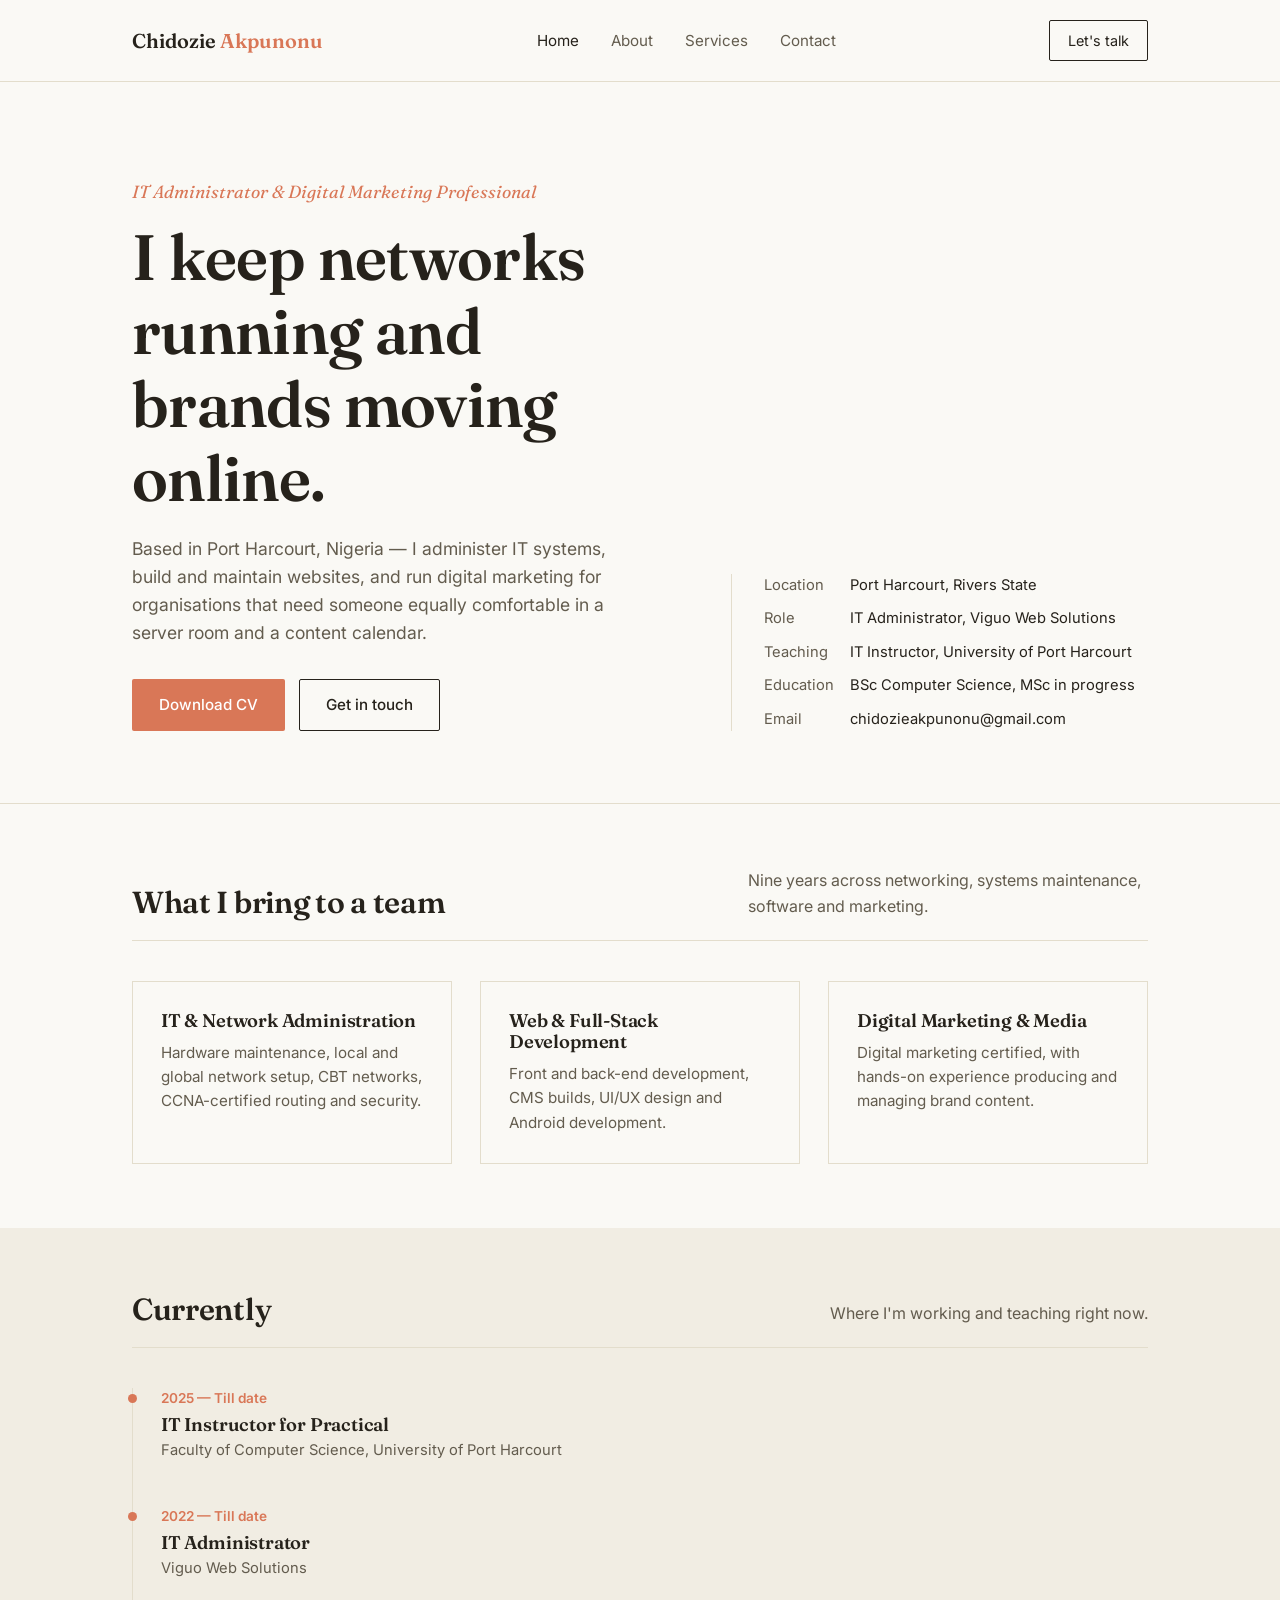
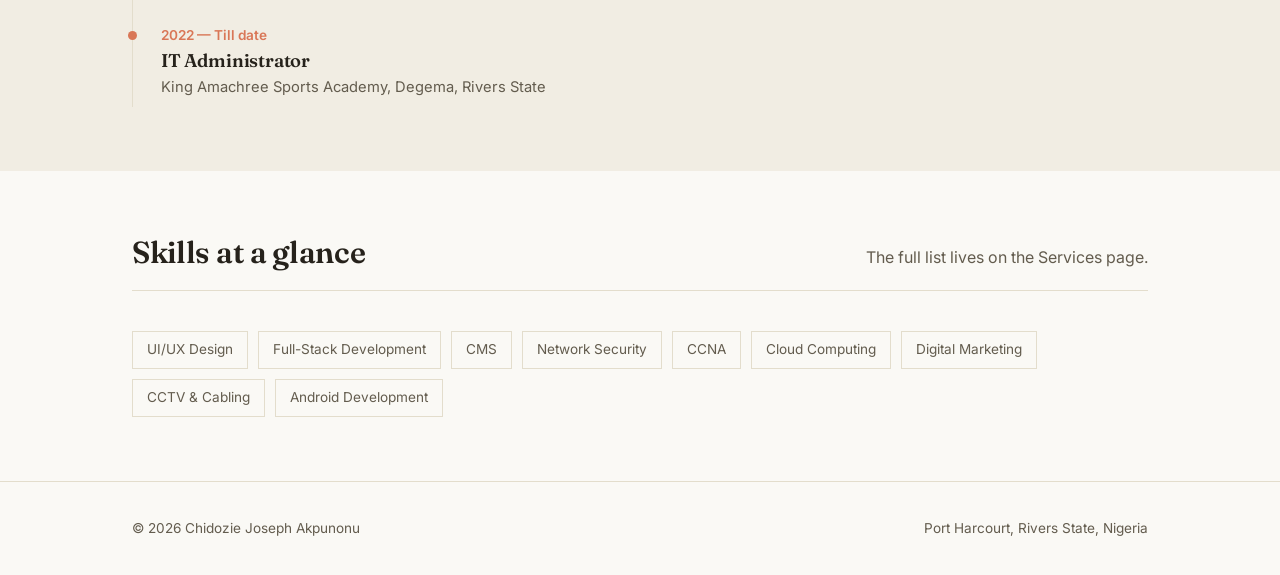
==== index.html @ aa65b854 "Add files via upload" ====
<!DOCTYPE html>
<html lang="en">
<head>
<meta charset="UTF-8">
<meta name="viewport" content="width=device-width, initial-scale=1">
<title>Chidozie Akpunonu — IT Administrator & Digital Marketer</title>
<link rel="stylesheet" href="style.css">
</head>
<body>

<!-- ============ HEADER / NAV — identical block on all 5 pages ============
     Only the class="active" link changes per page, to underline/highlight
     which page you're currently on. -->
<header>
  <div class="nav-wrap">
    <a href="index.html" class="logo">Chidozie <span>Akpunonu</span></a>
    <button class="menu-toggle" aria-label="Toggle menu">&#9776;</button> <!-- mobile-only hamburger -->
    <nav>
      <ul>
        <li><a href="index.html" class="active">Home</a></li>
        <li><a href="about.html">About</a></li>
        <li><a href="service.html">Services</a></li>
        <li><a href="contact.html">Contact</a></li>
      </ul>
    </nav>
    <a href="contact.html" class="nav-cta">Let's talk</a>
  </div>
</header>

<!-- ============ HERO — big intro banner ============
     Two columns: headline + CTA buttons on the left, quick-facts
     list on the right. Edit the text here to change the tagline. -->
<section class="hero">
  <div class="container hero-grid">
    <div>
      <p class="eyebrow-role">IT Administrator & Digital Marketing Professional</p>
      <h1>I keep networks running and brands moving online.</h1>
      <p class="lede">Based in Port Harcourt, Nigeria — I administer IT systems, build and maintain websites, and run digital marketing for organisations that need someone equally comfortable in a server room and a content calendar.</p>
      <div class="hero-actions">
        <!-- "download" attribute makes the browser save the PDF instead of opening it -->
        <a href="assets/Chidozie_Akpunonu_CV.pdf" download class="btn btn-primary">Download CV</a>
        <a href="contact.html" class="btn btn-outline">Get in touch</a>
      </div>
    </div>
    <div class="hero-side">
      <dl>
        <dt>Location</dt><dd>Port Harcourt, Rivers State</dd>
        <dt>Role</dt><dd>IT Administrator, Viguo Web Solutions</dd>
        <dt>Teaching</dt><dd>IT Instructor, University of Port Harcourt</dd>
        <dt>Education</dt><dd>BSc Computer Science, MSc in progress</dd>
        <dt>Email</dt><dd>chidozieakpunonu@gmail.com</dd>
      </dl>
    </div>
  </div>
</section>

<!-- ============ THREE SERVICE HIGHLIGHTS ============ -->
<section>
  <div class="container">
    <div class="section-head">
      <h2>What I bring to a team</h2>
      <p>Nine years across networking, systems maintenance, software and marketing.</p>
    </div>
    <div class="grid-3">
      <div class="card">
        <h3>IT & Network Administration</h3>
        <p>Hardware maintenance, local and global network setup, CBT networks, CCNA-certified routing and security.</p>
      </div>
      <div class="card">
        <h3>Web & Full-Stack Development</h3>
        <p>Front and back-end development, CMS builds, UI/UX design and Android development.</p>
      </div>
      <div class="card">
        <h3>Digital Marketing & Media</h3>
        <p>Digital marketing certified, with hands-on experience producing and managing brand content.</p>
      </div>
    </div>
  </div>
</section>

<!-- ============ CURRENT ROLES — timeline ============
     Add a new .timeline-item block (copy an existing one) to list
     another current position; newest usually goes first. -->
<section class="alt">
  <div class="container">
    <div class="section-head">
      <h2>Currently</h2>
      <p>Where I'm working and teaching right now.</p>
    </div>
    <div class="timeline">
      <div class="timeline-item">
        <p class="years">2025 — Till date</p>
        <h3>IT Instructor for Practical</h3>
        <p class="org">Faculty of Computer Science, University of Port Harcourt</p>
      </div>
      <div class="timeline-item">
        <p class="years">2022 — Till date</p>
        <h3>IT Administrator</h3>
        <p class="org">Viguo Web Solutions</p>
      </div>
      <div class="timeline-item">
        <p class="years">2022 — Till date</p>
        <h3>IT Administrator</h3>
        <p class="org">King Amachree Sports Academy, Degema, Rivers State</p>
      </div>
    </div>
  </div>
</section>

<!-- ============ SKILL TAGS ============
     Each <span class="tag"> is one pill. Add/remove spans to
     change what shows here (full list is on service.html). -->
<section>
  <div class="container">
    <div class="section-head">
      <h2>Skills at a glance</h2>
      <p>The full list lives on the Services page.</p>
    </div>
    <div class="tag-list">
      <span class="tag">UI/UX Design</span>
      <span class="tag">Full-Stack Development</span>
      <span class="tag">CMS</span>
      <span class="tag">Network Security</span>
      <span class="tag">CCNA</span>
      <span class="tag">Cloud Computing</span>
      <span class="tag">Digital Marketing</span>
      <span class="tag">CCTV & Cabling</span>
      <span class="tag">Android Development</span>
    </div>
  </div>
</section>

<!-- ============ FOOTER — identical on all 5 pages ============ -->
<footer>
  <div class="container" style="display:flex; justify-content:space-between; flex-wrap:wrap; gap:12px; width:100%;">
    <span>&copy; 2026 Chidozie Joseph Akpunonu</span>
    <span>Port Harcourt, Rivers State, Nigeria</span>
  </div>
</footer>

<!-- Mobile nav toggle: shows/hides the dropdown menu when the ☰ button is tapped -->
<script>
document.querySelector('.menu-toggle').addEventListener('click', function(){
  document.querySelector('nav ul').classList.toggle('open');
});
</script>
</body>
</html>
---- style.css ----
/* ==============================================================
   PORTFOLIO STYLESHEET
   Shared by all five pages: index, about, service, contact.
   Sections below are ordered the same way on every page, so you
   can find a style by scrolling to the matching comment.
   ============================================================== */

/* Google Fonts: Fraunces (serif, used for headings) + Inter (body text) */
@import url('https://fonts.googleapis.com/css2?family=Fraunces:ital,opsz,wght@0,9..144,300;0,9..144,500;0,9..144,600;1,9..144,400&family=Inter:wght@400;500;600&display=swap');

/* ---------- Color & design tokens ----------
   Change a value here and it updates everywhere on the site.
   --terracotta is the main accent color (buttons, links, dots). */
:root{
  --cream:#FAF9F5;
  --paper:#F1EDE3;
  --ink:#26221B;
  --ink-soft:#635C4E;
  --terracotta:#D97757;
  --terracotta-dark:#B85F40;
  --line:#E3DDCC;
  --teal:#3E5C54;
}

/* Reset default browser spacing so layout is predictable */
*{box-sizing:border-box; margin:0; padding:0;}

html{scroll-behavior:smooth;} /* smooth-scrolls to #anchor links */

/* Base page styles: background, text color, default font */
body{
  background:var(--cream);
  color:var(--ink);
  font-family:'Inter', sans-serif;
  font-size:16px;
  line-height:1.6;
}

img{max-width:100%; display:block;}

a{color:inherit; text-decoration:none;}

h1,h2,h3{
  font-family:'Fraunces', serif;
  font-weight:600;
  line-height:1.15;
  letter-spacing:-0.01em;
}

/* .container centers content and caps its width on large screens.
   Reused inside every <section> on every page. */
.container{
  max-width:1080px;
  margin:0 auto;
  padding:0 32px;
}

/* ---------- Header / top navigation ----------
   Sticky bar with the logo, nav links, and the "Let's talk" button.
   The .menu-toggle button only shows up on mobile (see media query below). */
header{
  border-bottom:1px solid var(--line);
  background:var(--cream);
  position:sticky;
  top:0;
  z-index:50;
}

.nav-wrap{
  display:flex;
  align-items:center;
  justify-content:space-between;
  padding:20px 32px;
  max-width:1080px;
  margin:0 auto;
}

.logo{
  font-family:'Fraunces', serif;
  font-size:1.25rem;
  font-weight:600;
}

.logo span{color:var(--terracotta);}

nav ul{
  list-style:none;
  display:flex;
  gap:32px;
}

nav a{
  font-size:0.95rem;
  color:var(--ink-soft);
  transition:color .15s ease;
}

nav a:hover, nav a.active{color:var(--ink);}

.nav-cta{
  border:1px solid var(--ink);
  padding:8px 18px;
  border-radius:2px;
  font-size:0.9rem;
}

.nav-cta:hover{background:var(--ink); color:var(--cream);}

.menu-toggle{display:none;}

/* ---------- Buttons ----------
   .btn is the shared shape/padding. Add .btn-primary (solid terracotta)
   or .btn-outline (outlined) for the two color styles used site-wide. */
.btn{
  display:inline-flex;
  align-items:center;
  gap:8px;
  padding:13px 26px;
  border-radius:2px;
  font-size:0.95rem;
  font-weight:500;
  border:1px solid transparent;
  cursor:pointer;
}

.btn-primary{
  background:var(--terracotta);
  color:#fff;
}
.btn-primary:hover{background:var(--terracotta-dark);}

.btn-outline{
  border-color:var(--ink);
  color:var(--ink);
}
.btn-outline:hover{background:var(--ink); color:var(--cream);}

/* ---------- Hero (top banner on every page) ----------
   On index.html this is a two-column layout (.hero-grid): big
   intro text on the left, a quick-facts list (.hero-side) on the
   right. Other pages reuse .hero but only the left column. */
.hero{
  padding:96px 0 72px;
  border-bottom:1px solid var(--line);
}

.hero-grid{
  display:grid;
  grid-template-columns:1.3fr 1fr;
  gap:56px;
  align-items:end;
}

.eyebrow-role{
  color:var(--terracotta);
  font-family:'Fraunces', serif;
  font-style:italic;
  font-size:1.1rem;
  margin-bottom:14px;
}

.hero h1{
  font-size:clamp(2.6rem, 5vw, 4.2rem);
  margin-bottom:20px;
}

.hero p.lede{
  font-size:1.1rem;
  color:var(--ink-soft);
  max-width:46ch;
  margin-bottom:32px;
}

.hero-actions{display:flex; gap:14px; flex-wrap:wrap;}

.hero-side{
  border-left:1px solid var(--line);
  padding-left:32px;
}

.hero-side dl{display:grid; grid-template-columns:auto 1fr; gap:10px 16px; font-size:0.92rem;}
.hero-side dt{color:var(--ink-soft);}
.hero-side dd{color:var(--ink);}

/* ---------- Section basics ----------
   Every content block on the page is a <section>. Add class="alt"
   to alternate the background color (cream vs. paper) so sections
   read as visually distinct blocks as you scroll. */
section{padding:64px 0;}
section.alt{background:var(--paper);}

/* The heading + short description row at the top of each section */
.section-head{
  display:flex;
  justify-content:space-between;
  align-items:flex-end;
  gap:24px;
  margin-bottom:40px;
  border-bottom:1px solid var(--line);
  padding-bottom:20px;
}

.section-head h2{font-size:1.9rem;}
.section-head p{color:var(--ink-soft); max-width:40ch;}

/* ---------- Cards / grids ----------
   .grid-3 / .grid-2 lay out equal-width columns (used for service
   cards, skills, education/personal-info blocks). .card is the
   bordered box used inside those grids. */
.grid-3{display:grid; grid-template-columns:repeat(3,1fr); gap:28px;}
.grid-2{display:grid; grid-template-columns:repeat(2,1fr); gap:28px;}

.card{
  border:1px solid var(--line);
  padding:28px;
  background:var(--cream);
}

.card h3{font-size:1.15rem; margin-bottom:10px;}
.card p{color:var(--ink-soft); font-size:0.95rem;}

/* ---------- Timeline (work experience) ----------
   Used on index.html and about.html. .timeline draws the vertical
   line; each .timeline-item is one job, and its ::before pseudo-
   element draws the little terracotta dot next to it. */
.timeline{border-left:1px solid var(--line); padding-left:28px; display:flex; flex-direction:column; gap:36px;}

.timeline-item{position:relative;}
.timeline-item::before{
  content:""; /* dot marker */
  position:absolute;
  left:-33px;
  top:6px;
  width:9px;
  height:9px;
  border-radius:50%;
  background:var(--terracotta);
}

.timeline-item .years{font-size:0.85rem; color:var(--terracotta); font-weight:600; margin-bottom:4px;}
.timeline-item h3{font-size:1.15rem; margin-bottom:4px;}
.timeline-item .org{color:var(--ink-soft); font-size:0.92rem; margin-bottom:8px;}
.timeline-item ul{padding-left:18px; color:var(--ink-soft); font-size:0.94rem;}
.timeline-item li{margin-bottom:4px;}

/* ---------- Tags (skill pills) ---------- */
.tag-list{display:flex; flex-wrap:wrap; gap:10px;}
.tag{
  border:1px solid var(--line);
  padding:7px 14px;
  font-size:0.85rem;
  color:var(--ink-soft);
  background:var(--cream);
}

/* ---------- Lists with dividers ----------
   Used for research work, leadership positions, accomplishments,
   contact details: a plain <ul> with a horizontal rule under
   each <li> and the second bit of text pushed to the right. */
.divided-list{border-top:1px solid var(--line);}
.divided-list li{
  list-style:none;
  padding:16px 0;
  border-bottom:1px solid var(--line);
  display:flex;
  justify-content:space-between;
  gap:20px;
  font-size:0.95rem;
}
.divided-list li span:first-child{color:var(--ink);}
.divided-list li span:last-child{color:var(--ink-soft); text-align:right;}

/* ---------- Forms ----------
   Shared styling for the contact form (contact.html) and the
   media-upload input (service.html). */
form{display:flex; flex-direction:column; gap:18px; max-width:560px;}

.field{display:flex; flex-direction:column; gap:6px;}
label{font-size:0.88rem; color:var(--ink-soft);}

input[type=text], input[type=email], textarea, input[type=file]{
  border:1px solid var(--line);
  background:var(--cream);
  padding:12px 14px;
  font-family:inherit;
  font-size:0.95rem;
  color:var(--ink);
}

input:focus, textarea:focus{outline:2px solid var(--terracotta); outline-offset:2px;}

textarea{resize:vertical; min-height:130px;}

.form-note{font-size:0.85rem; color:var(--ink-soft);}

/* Dashed box around the audio/video file picker on service.html */
.upload-box{
  border:1px dashed var(--line);
  padding:24px;
  text-align:center;
  background:var(--paper);
}

.upload-box input[type=file]{border:none; background:none; padding:0;}

/* Grid of preview cards that JS fills in after files are chosen */
#media-gallery{
  margin-top:28px;
  display:grid;
  grid-template-columns:repeat(auto-fill, minmax(220px,1fr));
  gap:20px;
}

.media-item{border:1px solid var(--line); padding:12px; background:var(--cream);}
.media-item p{font-size:0.82rem; color:var(--ink-soft); margin-top:8px; word-break:break-word;}
.media-item video, .media-item audio{width:100%;}

/* Small confirmation banner shown after the contact form is submitted.
   Hidden by default; JS adds the .show class to reveal it. */
.status-msg{
  font-size:0.9rem;
  padding:12px 14px;
  border:1px solid var(--terracotta);
  color:var(--terracotta-dark);
  display:none;
}
.status-msg.show{display:block;}

/* ---------- Contact info blocks ----------
   Two-column layout used on about.html (personal info/education)
   and contact.html (details/form): a label above a value. */
.contact-grid{display:grid; grid-template-columns:1fr 1fr; gap:56px;}
.contact-info li{list-style:none; padding:14px 0; border-bottom:1px solid var(--line); font-size:0.95rem;}
.contact-info li span{display:block; color:var(--ink-soft); font-size:0.82rem; margin-bottom:3px;}

/* ---------- Footer (same on every page) ---------- */
footer{
  border-top:1px solid var(--line);
  padding:36px 0;
  font-size:0.85rem;
  color:var(--ink-soft);
  display:flex;
  justify-content:space-between;
  flex-wrap:wrap;
  gap:12px;
}

/* ---------- Responsive (phones/tablets, screens under 820px) ----------
   Stacks the multi-column grids into one column and turns the top
   nav into a dropdown controlled by .menu-toggle (the ☰ button). */
@media (max-width:820px){
  .hero-grid, .grid-3, .grid-2, .contact-grid{grid-template-columns:1fr;}
  .hero-side{border-left:none; border-top:1px solid var(--line); padding-left:0; padding-top:24px;}
  nav ul{
    position:absolute; top:100%; left:0; right:0;
    flex-direction:column; background:var(--cream);
    border-bottom:1px solid var(--line);
    padding:16px 32px; gap:16px; display:none;
  }
  nav ul.open{display:flex;}
  .menu-toggle{display:block; background:none; border:none; font-size:1.4rem; cursor:pointer; color:var(--ink);}
  .nav-cta{display:none;}
}

@media (prefers-reduced-motion: reduce){
  html{scroll-behavior:auto;}
}
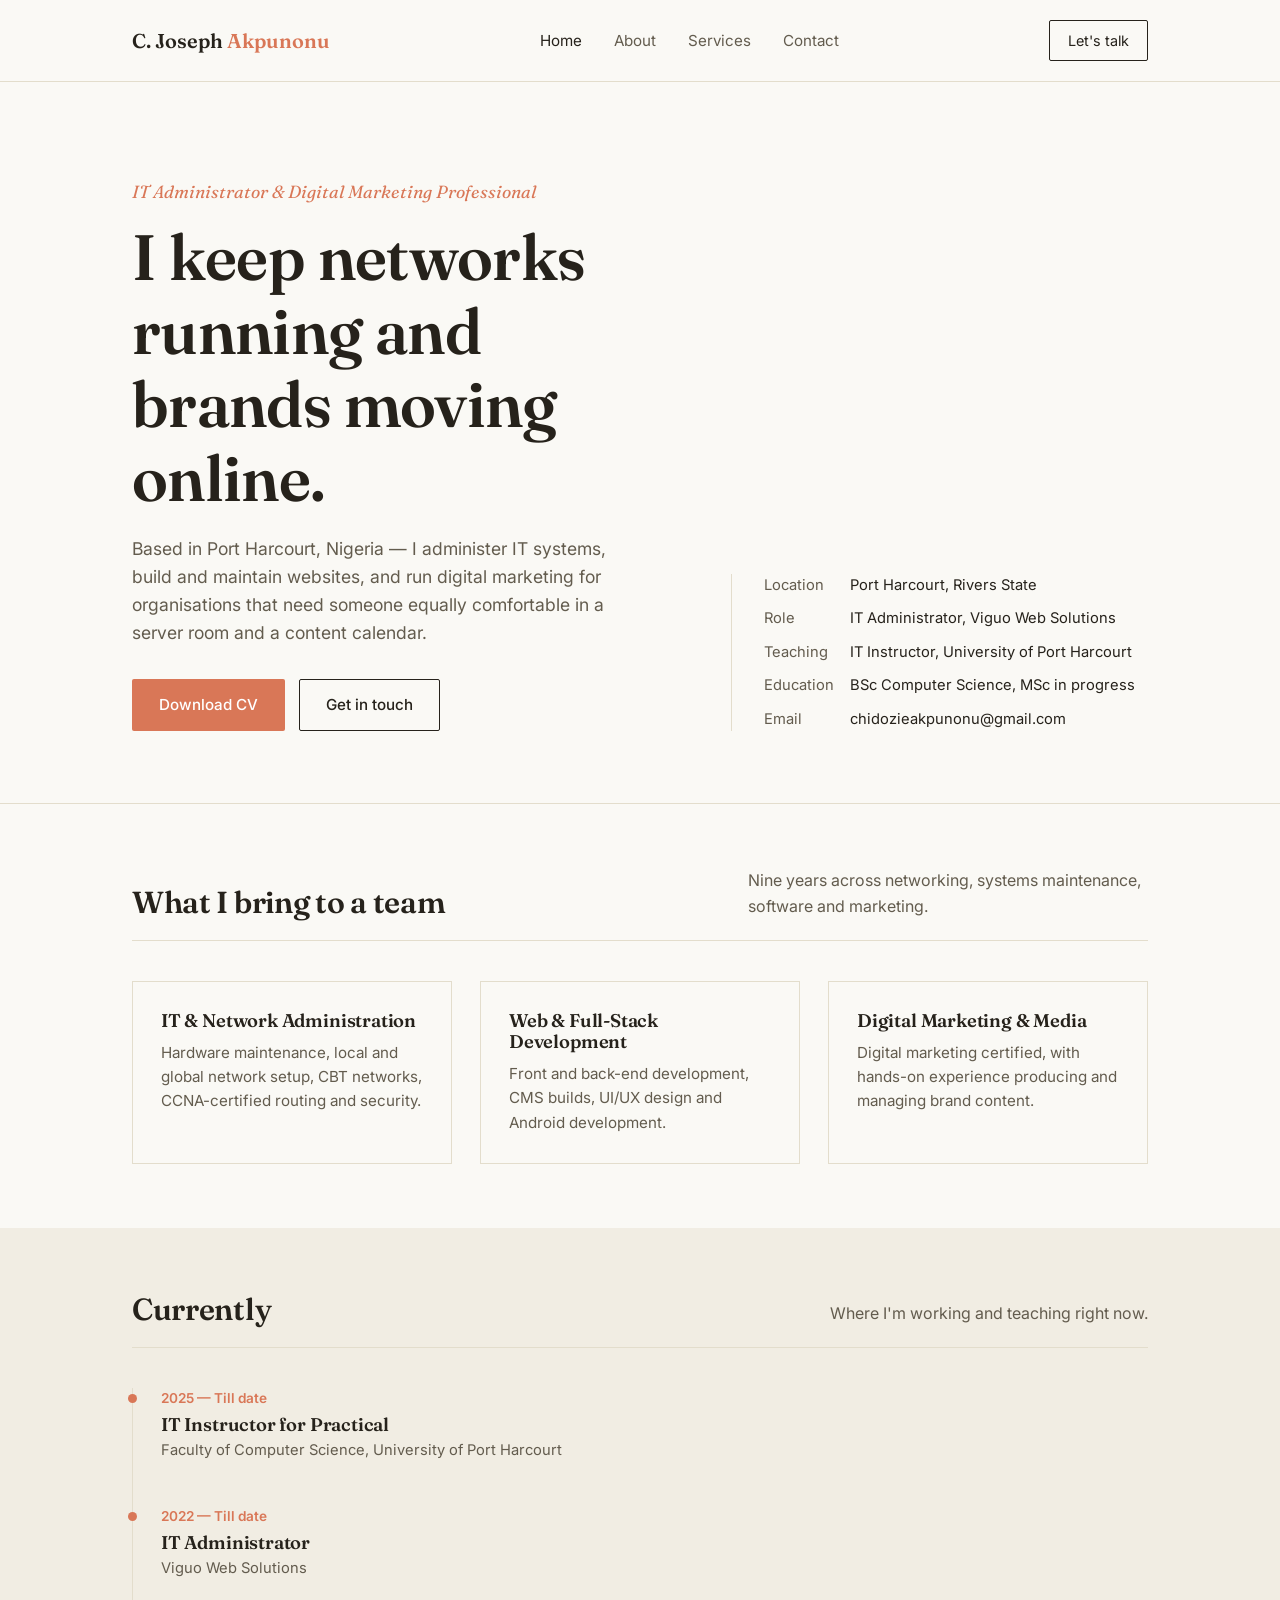
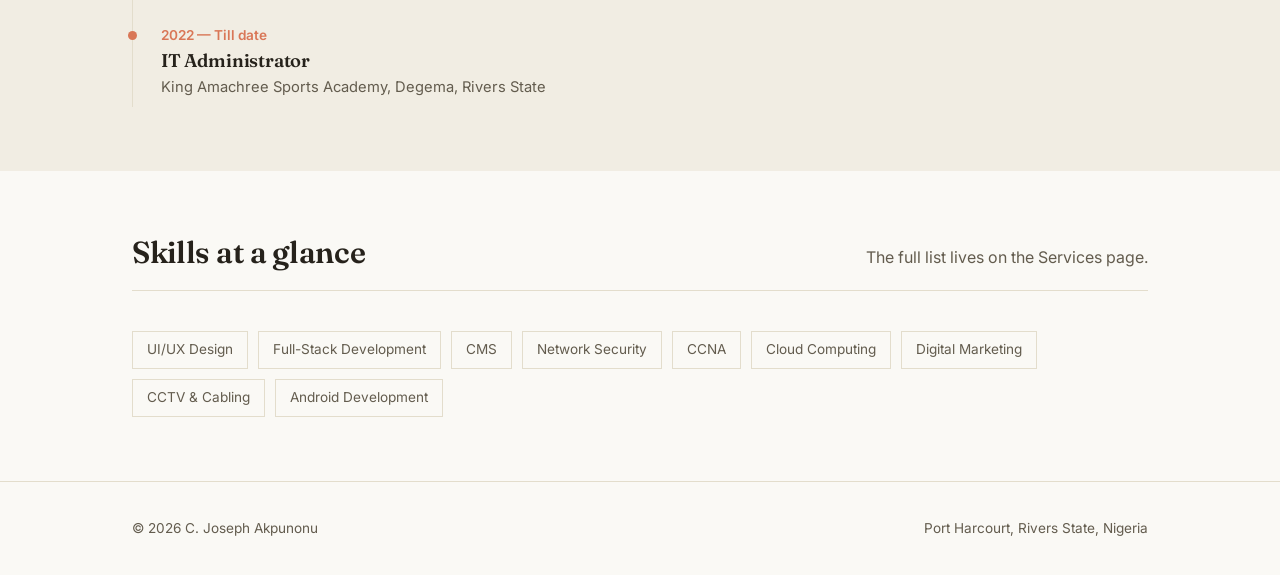
==== commit aea3ca59: "Update index.html" ====
--- a/index.html
+++ b/index.html
@@ -3,7 +3,7 @@
 <head>
 <meta charset="UTF-8">
 <meta name="viewport" content="width=device-width, initial-scale=1">
-<title>Chidozie Akpunonu — IT Administrator & Digital Marketer</title>
+<title>C. Joseph Akpunonu — IT Administrator & Digital Marketer</title>
 <link rel="stylesheet" href="style.css">
 </head>
 <body>
@@ -13,7 +13,7 @@
      which page you're currently on. -->
 <header>
   <div class="nav-wrap">
-    <a href="index.html" class="logo">Chidozie <span>Akpunonu</span></a>
+    <a href="index.html" class="logo">C. Joseph <span>Akpunonu</span></a>
     <button class="menu-toggle" aria-label="Toggle menu">&#9776;</button> <!-- mobile-only hamburger -->
     <nav>
       <ul>
@@ -133,7 +133,7 @@
 <!-- ============ FOOTER — identical on all 5 pages ============ -->
 <footer>
   <div class="container" style="display:flex; justify-content:space-between; flex-wrap:wrap; gap:12px; width:100%;">
-    <span>&copy; 2026 Chidozie Joseph Akpunonu</span>
+    <span>&copy; 2026 C. Joseph Akpunonu</span>
     <span>Port Harcourt, Rivers State, Nigeria</span>
   </div>
 </footer>
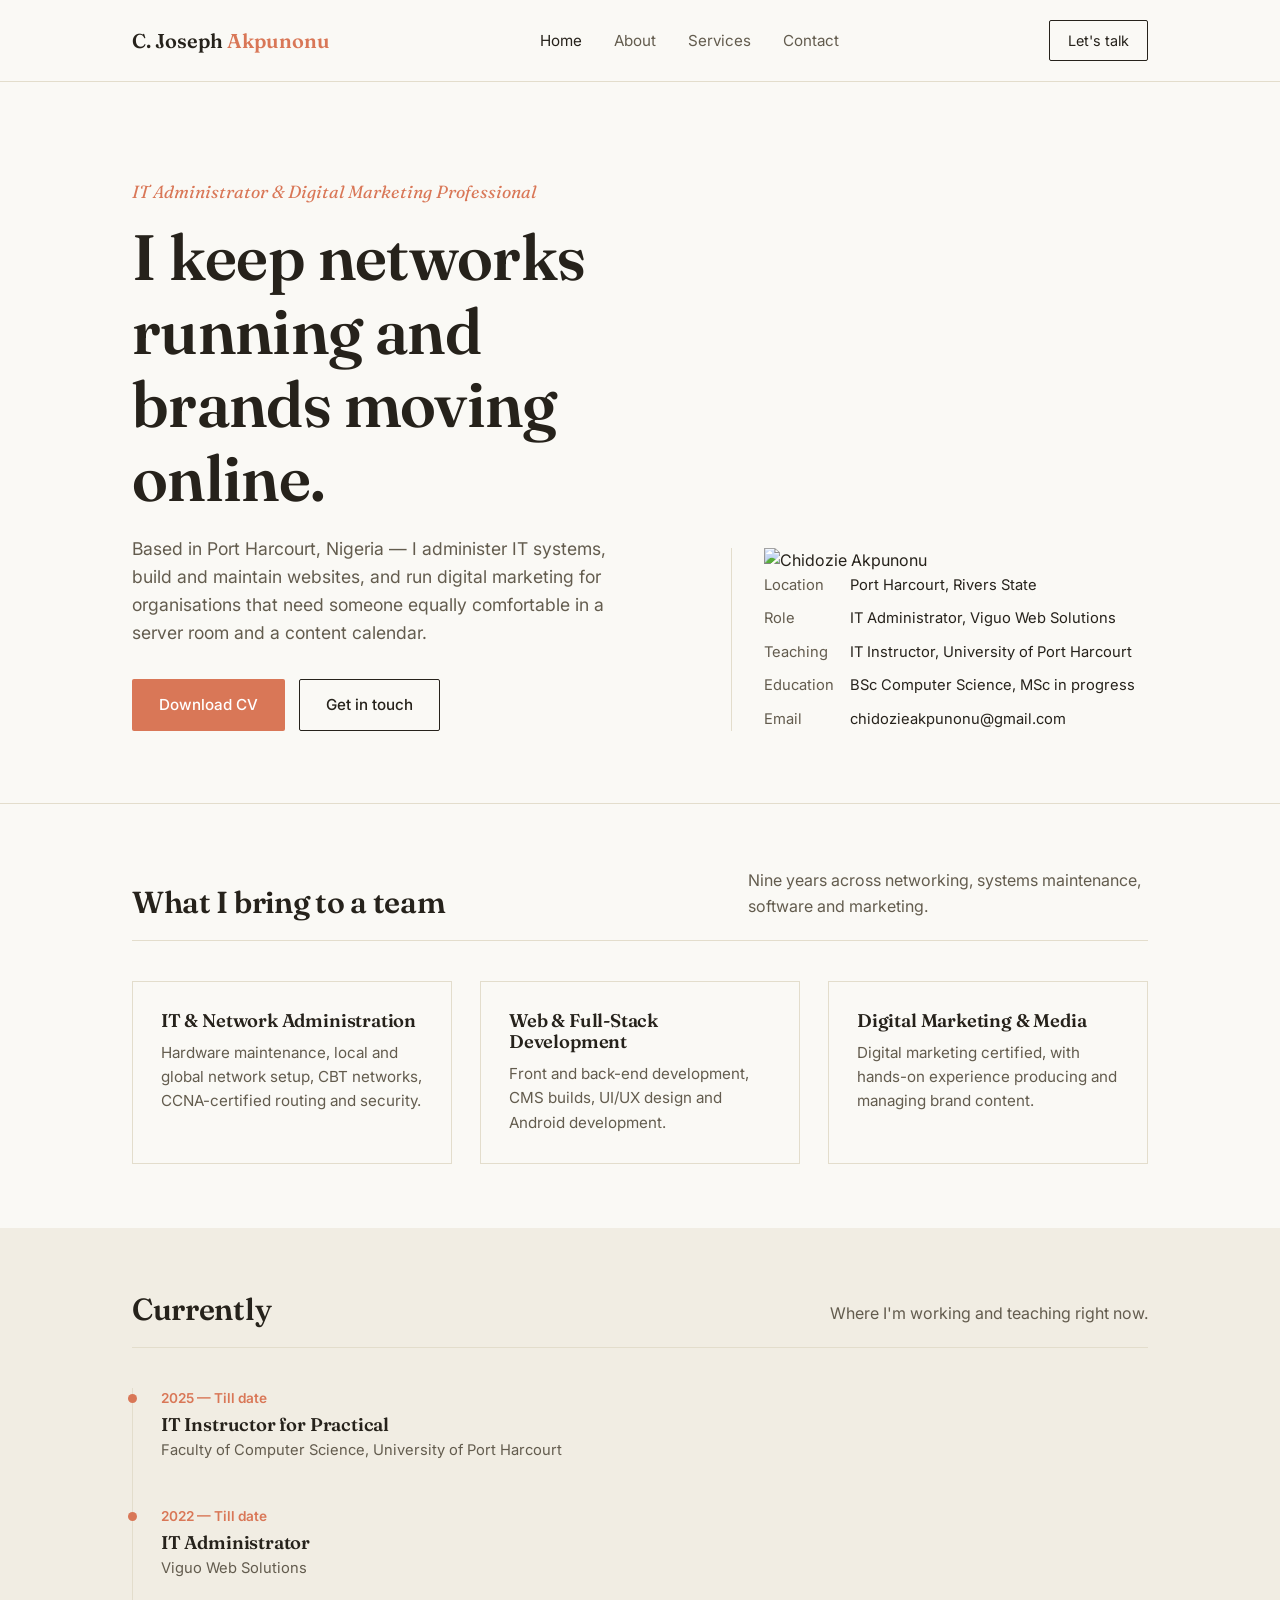
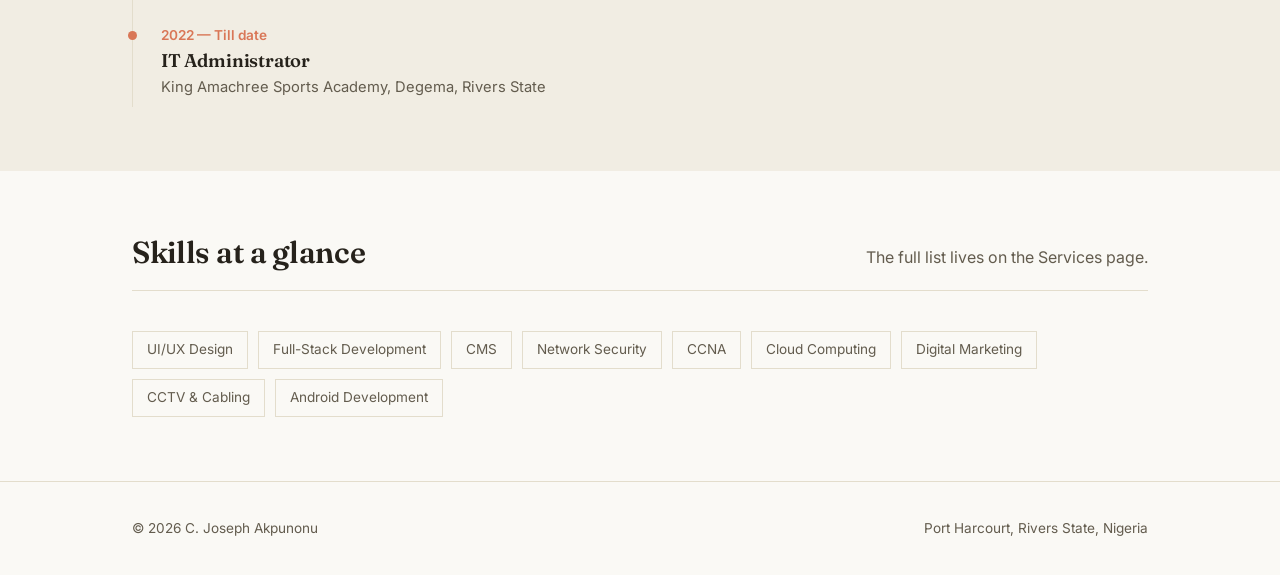
==== commit 24910ec3: "Update index.html" ====
--- a/index.html
+++ b/index.html
@@ -42,7 +42,8 @@
         <a href="contact.html" class="btn btn-outline">Get in touch</a>
       </div>
     </div>
-    <div class="hero-side">
+     <div class="hero-side">
+      <img src="profile.png" alt="Chidozie Akpunonu" class="hero-photo">
       <dl>
         <dt>Location</dt><dd>Port Harcourt, Rivers State</dd>
         <dt>Role</dt><dd>IT Administrator, Viguo Web Solutions</dd>
